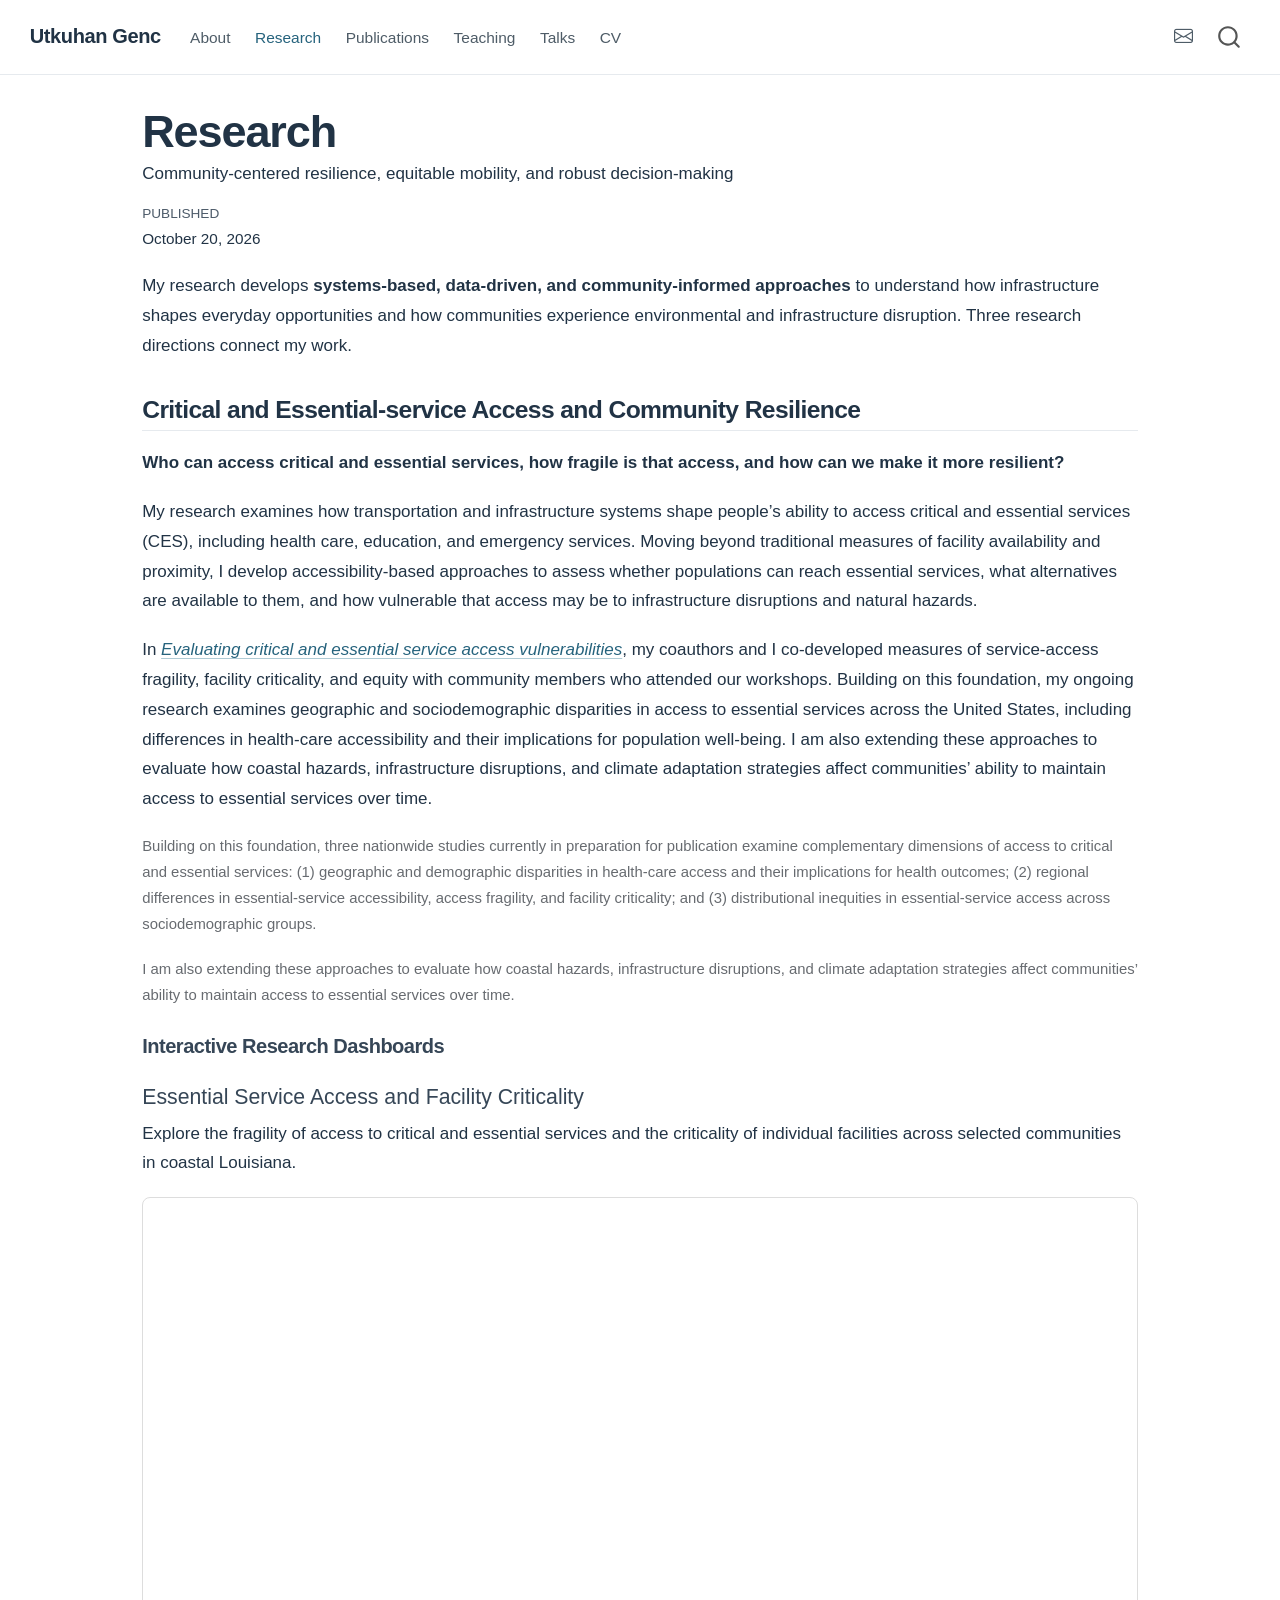
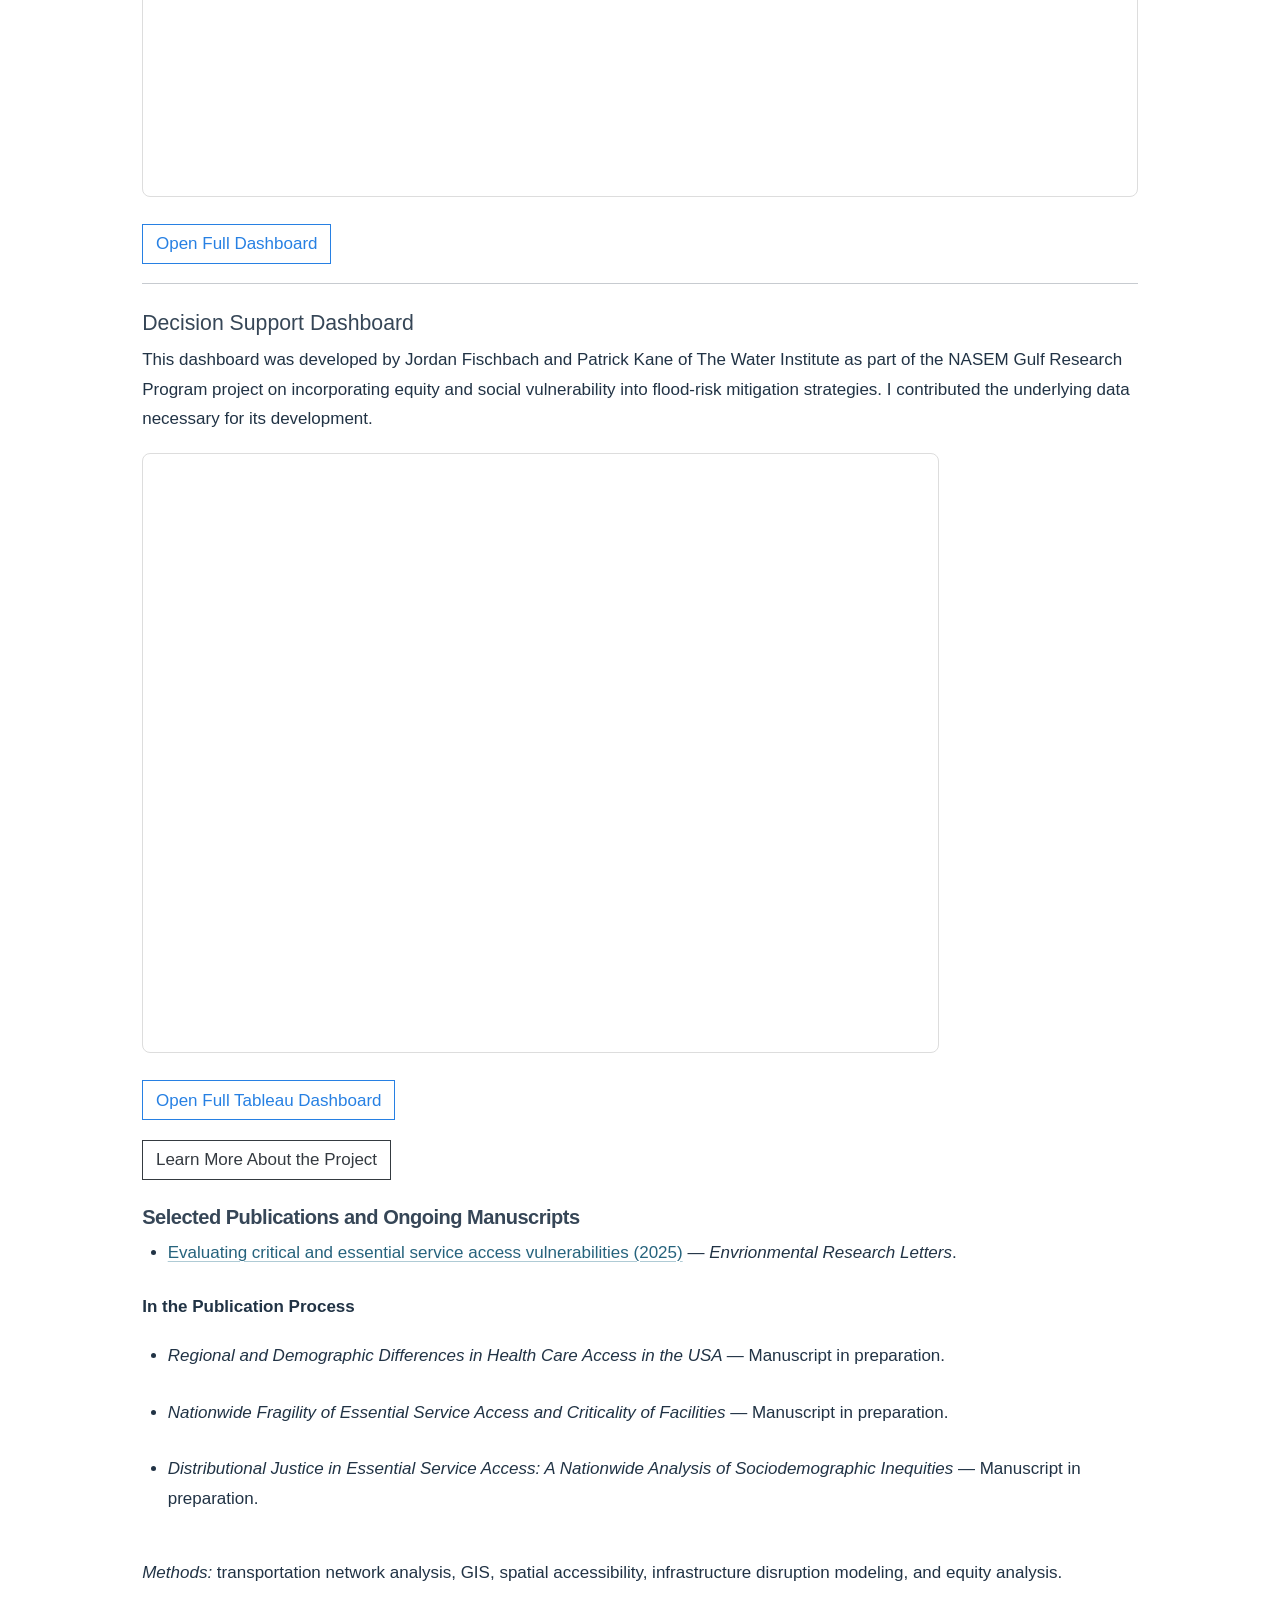
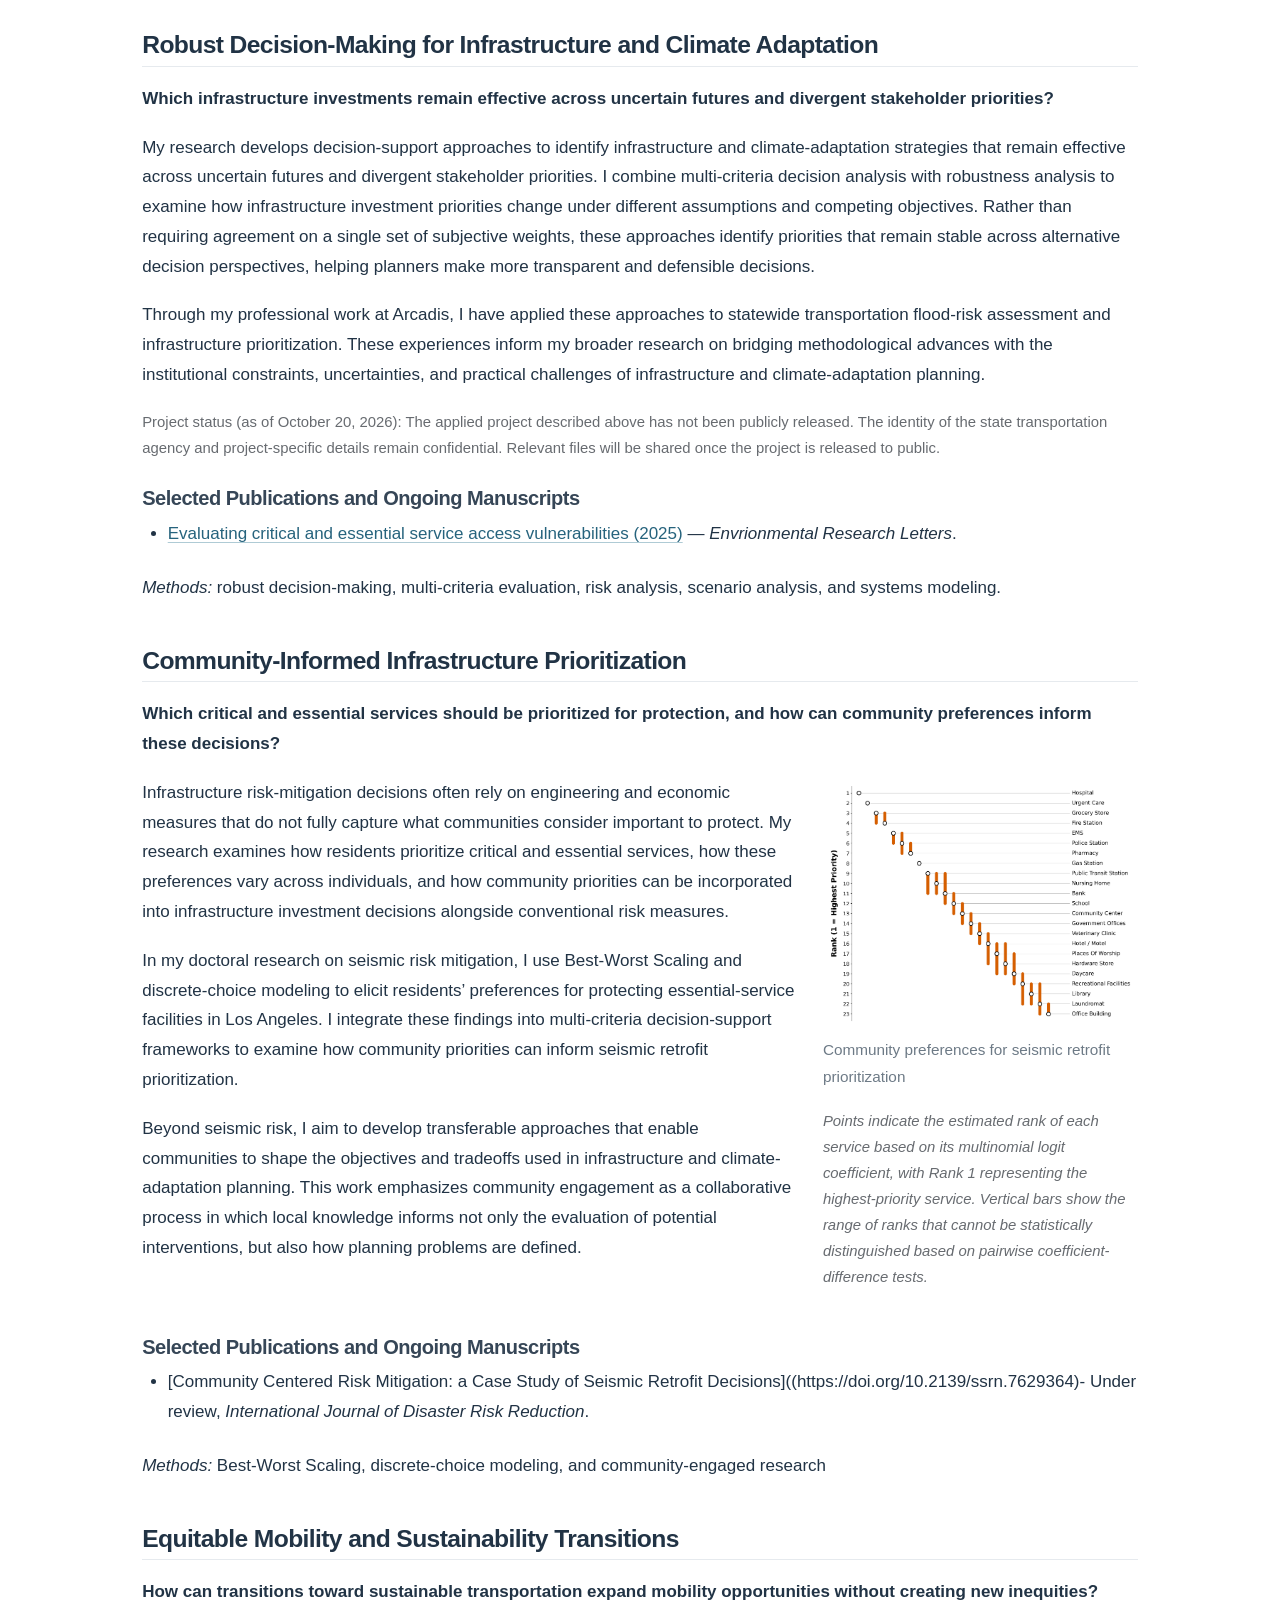
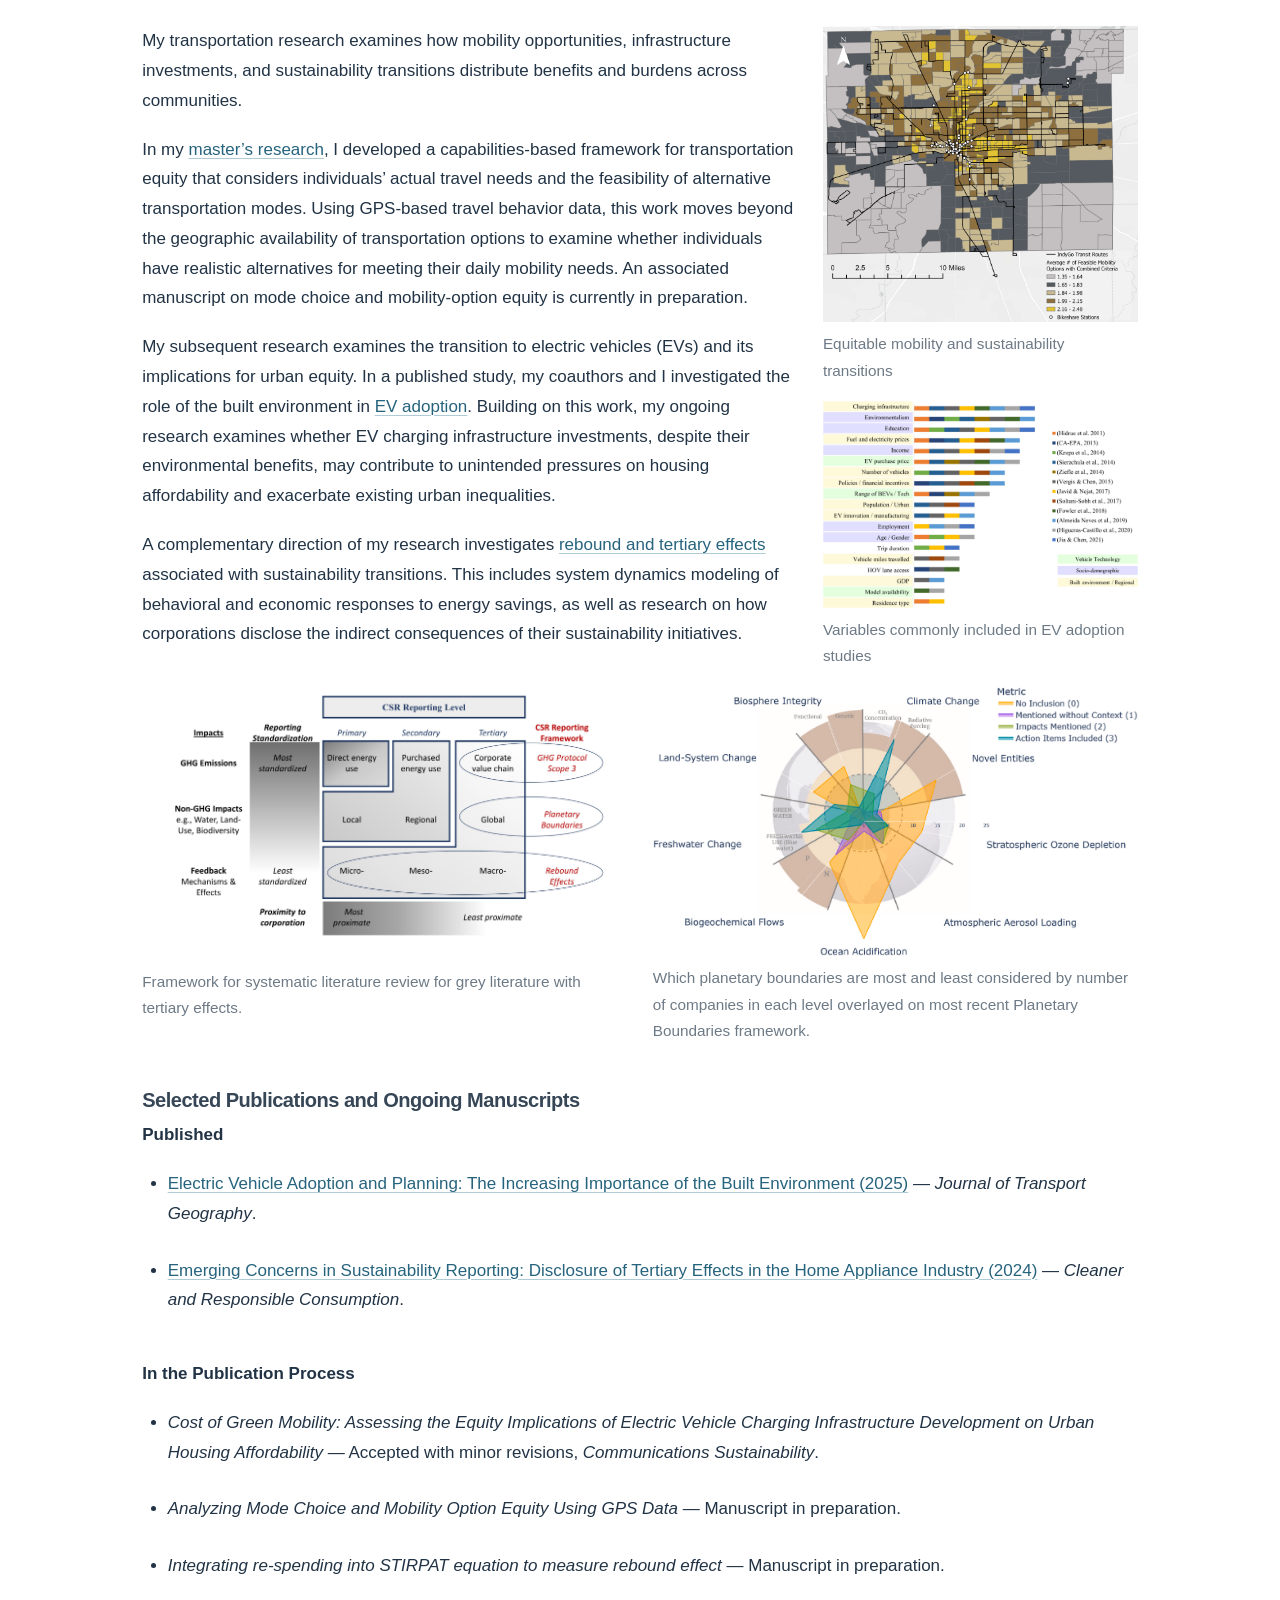
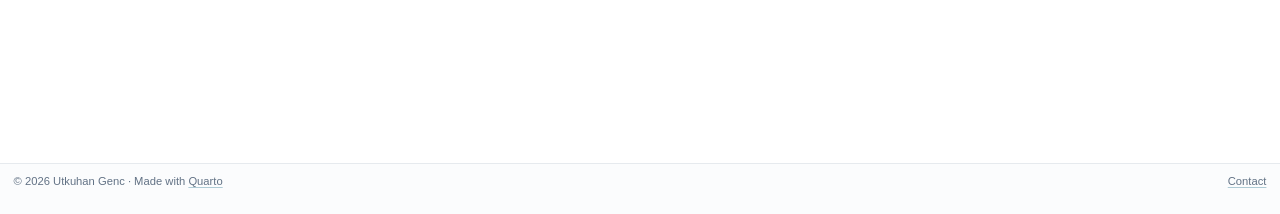
==== docs/research.html @ 943ff2c7 "initial commit" ====
<!DOCTYPE html>
<html xmlns="http://www.w3.org/1999/xhtml" lang="en" xml:lang="en"><head>

<meta charset="utf-8">
<meta name="generator" content="quarto-1.10.19">

<meta name="viewport" content="width=device-width, initial-scale=1.0, user-scalable=yes">

<meta name="dcterms.date" content="2026-10-20">
<meta name="description" content="Community-centered resilience, equitable mobility, and robust decision-making">

<title>Research – Utkuhan Genc</title>
<style>
/* Default styles provided by pandoc.
** See https://pandoc.org/MANUAL.html#variables-for-html for config info.
*/
span.smallcaps{font-variant: small-caps;}
div.columns{display: flex; gap: 1.5em;}
div.column{flex: auto;}
@media screen {
div.columns{gap: min(4vw, 1.5em);}
div.column{overflow-x: auto;}
}
div.hanging-indent{margin-left: 1.5em; text-indent: -1.5em;}
ul.task-list{list-style: none;}
ul.task-list li input[type="checkbox"] {
  width: 0.8em;
  margin: 0 0.8em 0.2em -1em; /* quarto-specific, see https://github.com/quarto-dev/quarto-cli/issues/4556 */ 
  vertical-align: middle;
}
</style>


<script src="site_libs/quarto-nav/quarto-nav.js"></script>
<script src="site_libs/clipboard/clipboard.min.js"></script>
<script src="site_libs/quarto-search/autocomplete.umd.js"></script>
<script src="site_libs/quarto-search/fuse.min.js"></script>
<script src="site_libs/quarto-search/quarto-search.js"></script>
<meta name="quarto:offset" content="./">
<link href="./assets/favicon.svg" rel="icon" type="image/svg+xml">
<script src="site_libs/quarto-html/quarto.js" type="module"></script>
<script src="site_libs/quarto-html/tabsets/tabsets.js" type="module"></script>
<script src="site_libs/quarto-html/popper.min.js"></script>
<script src="site_libs/quarto-html/tippy.umd.min.js"></script>
<script src="site_libs/quarto-html/anchor.min.js"></script>
<link href="site_libs/quarto-html/tippy.css" rel="stylesheet">
<link href="site_libs/quarto-html/quarto-syntax-highlighting-bf27225e3a48a9273f3daa8f8e829971.css" rel="stylesheet" id="quarto-text-highlighting-styles">
<script src="site_libs/bootstrap/bootstrap.min.js"></script>
<link href="site_libs/bootstrap/bootstrap-icons.css" rel="stylesheet">
<link href="site_libs/bootstrap/bootstrap-73918528d146f353e8b3ee92580aeebc.min.css" rel="stylesheet" append-hash="true" id="quarto-bootstrap" data-mode="light">
<script id="quarto-search-options" type="application/json">{
  "location": "navbar",
  "copy-button": false,
  "collapse-after": 3,
  "panel-placement": "end",
  "type": "overlay",
  "limit": 50,
  "keyboard-shortcut": [
    "f",
    "/",
    "s"
  ],
  "show-item-context": false,
  "language": {
    "search-no-results-text": "No results",
    "search-matching-documents-text": "matching documents",
    "search-copy-link-title": "Copy link to search",
    "search-hide-matches-text": "Hide additional matches",
    "search-more-match-text": "more match in this document",
    "search-more-matches-text": "more matches in this document",
    "search-clear-button-title": "Clear",
    "search-text-placeholder": "",
    "search-detached-cancel-button-title": "Cancel",
    "search-submit-button-title": "Submit",
    "search-label": "Search"
  }
}</script>
<style>html{ scroll-behavior: smooth; }</style>


<link rel="stylesheet" href="styles.css">
</head>

<body class="nav-fixed fullcontent quarto-light">

<div id="quarto-search-results"></div>
  <header id="quarto-header" class="headroom fixed-top">
    <nav class="navbar navbar-expand-lg " data-bs-theme="dark">
      <div class="navbar-container container-fluid">
      <div class="navbar-brand-container mx-auto">
    <a class="navbar-brand" href="./index.html">
    <span class="navbar-title">Utkuhan Genc</span>
    </a>
  </div>
            <div id="quarto-search" class="" title="Search"></div>
          <button class="navbar-toggler" type="button" data-bs-toggle="collapse" data-bs-target="#navbarCollapse" aria-controls="navbarCollapse" role="menu" aria-expanded="false" aria-label="Toggle navigation" onclick="if (window.quartoToggleHeadroom) { window.quartoToggleHeadroom(); }">
  <span class="navbar-toggler-icon"></span>
</button>
          <div class="collapse navbar-collapse" id="navbarCollapse">
            <ul class="navbar-nav navbar-nav-scroll me-auto">
  <li class="nav-item">
    <a class="nav-link" href="./index.html"> 
<span class="menu-text">About</span></a>
  </li>  
  <li class="nav-item">
    <a class="nav-link active" href="./research.html" aria-current="page"> 
<span class="menu-text">Research</span></a>
  </li>  
  <li class="nav-item">
    <a class="nav-link" href="./publications.html"> 
<span class="menu-text">Publications</span></a>
  </li>  
  <li class="nav-item">
    <a class="nav-link" href="./teaching.html"> 
<span class="menu-text">Teaching</span></a>
  </li>  
  <li class="nav-item">
    <a class="nav-link" href="./talks.html"> 
<span class="menu-text">Talks</span></a>
  </li>  
  <li class="nav-item">
    <a class="nav-link" href="./cv.html"> 
<span class="menu-text">CV</span></a>
  </li>  
</ul>
            <ul class="navbar-nav navbar-nav-scroll ms-auto">
  <li class="nav-item compact">
    <a class="nav-link" href="mailto:ugenc@purdue.edu"> <i class="bi bi-envelope" role="img" aria-label="Email">
</i> 
<span class="menu-text"></span></a>
  </li>  
</ul>
          </div> <!-- /navcollapse -->
            <div class="quarto-navbar-tools">
</div>
      </div> <!-- /container-fluid -->
    </nav>
</header>
<!-- content -->
<div id="quarto-content" class="quarto-container page-columns page-rows-contents page-layout-article page-navbar">
<!-- sidebar -->
<!-- margin-sidebar -->
    
<!-- main -->
<main class="content" id="quarto-document-content">

<header id="title-block-header" class="quarto-title-block default">
<div class="quarto-title">
<h1 class="title">Research</h1>
</div>

<div>
  <div class="description">
    Community-centered resilience, equitable mobility, and robust decision-making
  </div>
</div>


<div class="quarto-title-meta">

    
    <div>
    <div class="quarto-title-meta-heading">Published</div>
    <div class="quarto-title-meta-contents">
      <p class="date">October 20, 2026</p>
    </div>
  </div>
  
    
  </div>
  


</header>


<p>My research develops <strong>systems-based, data-driven, and community-informed approaches</strong> to understand how infrastructure shapes everyday opportunities and how communities experience environmental and infrastructure disruption. Three research directions connect my work.</p>
<section id="critical-and-essential-service-access-and-community-resilience" class="level2">
<h2 class="anchored" data-anchor-id="critical-and-essential-service-access-and-community-resilience">Critical and Essential-service Access and Community Resilience</h2>
<p><strong>Who can access critical and essential services, how fragile is that access, and how can we make it more resilient?</strong></p>
<p>My research examines how transportation and infrastructure systems shape people’s ability to access critical and essential services (CES), including health care, education, and emergency services. Moving beyond traditional measures of facility availability and proximity, I develop accessibility-based approaches to assess whether populations can reach essential services, what alternatives are available to them, and how vulnerable that access may be to infrastructure disruptions and natural hazards.</p>
<p>In <a href="https://doi.org/10.1088/1748-9326/adee30"><em>Evaluating critical and essential service access vulnerabilities</em></a>, my coauthors and I co-developed measures of service-access fragility, facility criticality, and equity with community members who attended our workshops. Building on this foundation, my ongoing research examines geographic and sociodemographic disparities in access to essential services across the United States, including differences in health-care accessibility and their implications for population well-being. I am also extending these approaches to evaluate how coastal hazards, infrastructure disruptions, and climate adaptation strategies affect communities’ ability to maintain access to essential services over time.</p>
<div class="text-muted small">
<p>Building on this foundation, three nationwide studies currently in preparation for publication examine complementary dimensions of access to critical and essential services: (1) geographic and demographic disparities in health-care access and their implications for health outcomes; (2) regional differences in essential-service accessibility, access fragility, and facility criticality; and (3) distributional inequities in essential-service access across sociodemographic groups.</p>
<p>I am also extending these approaches to evaluate how coastal hazards, infrastructure disruptions, and climate adaptation strategies affect communities’ ability to maintain access to essential services over time.</p>
</div>
<section id="interactive-research-dashboards" class="level3">
<h3 class="anchored" data-anchor-id="interactive-research-dashboards">Interactive Research Dashboards</h3>
<section id="essential-service-access-and-facility-criticality" class="level4">
<h4 class="anchored" data-anchor-id="essential-service-access-and-facility-criticality">Essential Service Access and Facility Criticality</h4>
<p>Explore the fragility of access to critical and essential services and the criticality of individual facilities across selected communities in coastal Louisiana.</p>
<iframe src="https://utkuhangenc.github.io/fragility_criticality/" width="100%" height="600" style="border: 1px solid #ddd; border-radius: 8px;" title="Essential Service Access Dashboard" loading="lazy">
</iframe>
<p><a href="https://utkuhangenc.github.io/fragility_criticality/" class="btn btn-outline-primary" target="_blank">Open Full Dashboard</a></p>
<hr>
</section>
<section id="decision-support-dashboard" class="level4">
<h4 class="anchored" data-anchor-id="decision-support-dashboard">Decision Support Dashboard</h4>
<p>This dashboard was developed by Jordan Fischbach and Patrick Kane of The Water Institute as part of the NASEM Gulf Research Program project on incorporating equity and social vulnerability into flood-risk mitigation strategies. I contributed the underlying data necessary for its development.</p>
<iframe src="https://public.tableau.com/views/NAS_Equity_Dashboard_20240401/AboutThisStudy?:showVizHome=no&amp;:embed=true&amp;:tabs=no&amp;:toolbar=yes" width="80%" height="600" style="border: 1px solid #ddd; border-radius: 8px;" title="Flood Risk Mitigation and Equity Dashboard" loading="lazy">
</iframe>
<p><a href="https://public.tableau.com/views/NAS_Equity_Dashboard_20240401/AboutThisStudy" class="btn btn-outline-primary" target="_blank">Open Full Tableau Dashboard</a></p>
<p><a href="https://thewaterinstitute.org/projects/incorporating-equity-and-social-vulnerability-into-the-design-of-flood-risk-mitigation-strategies" class="btn btn-outline-secondary" target="_blank">Learn More About the Project</a></p>
</section>
</section>
<section id="selected-publications-and-ongoing-manuscripts" class="level3">
<h3 class="anchored" data-anchor-id="selected-publications-and-ongoing-manuscripts">Selected Publications and Ongoing Manuscripts</h3>
<ul>
<li><a href="https://doi.org/10.1088/1748-9326/adee30">Evaluating critical and essential service access vulnerabilities (2025)</a> — <em>Envrionmental Research Letters</em>.</li>
</ul>
<p><strong>In the Publication Process</strong></p>
<ul>
<li><p><em>Regional and Demographic Differences in Health Care Access in the USA </em> — Manuscript in preparation.</p></li>
<li><p><em>Nationwide Fragility of Essential Service Access and Criticality of Facilities</em> — Manuscript in preparation.</p></li>
<li><p><em>Distributional Justice in Essential Service Access: A Nationwide Analysis of Sociodemographic Inequities</em> — Manuscript in preparation.</p></li>
</ul>
<p><em>Methods:</em> transportation network analysis, GIS, spatial accessibility, infrastructure disruption modeling, and equity analysis.</p>
</section>
</section>
<section id="robust-decision-making-for-infrastructure-and-climate-adaptation" class="level2">
<h2 class="anchored" data-anchor-id="robust-decision-making-for-infrastructure-and-climate-adaptation">Robust Decision-Making for Infrastructure and Climate Adaptation</h2>
<p><strong>Which infrastructure investments remain effective across uncertain futures and divergent stakeholder priorities?</strong></p>
<p>My research develops decision-support approaches to identify infrastructure and climate-adaptation strategies that remain effective across uncertain futures and divergent stakeholder priorities. I combine multi-criteria decision analysis with robustness analysis to examine how infrastructure investment priorities change under different assumptions and competing objectives. Rather than requiring agreement on a single set of subjective weights, these approaches identify priorities that remain stable across alternative decision perspectives, helping planners make more transparent and defensible decisions.</p>
<p>Through my professional work at Arcadis, I have applied these approaches to statewide transportation flood-risk assessment and infrastructure prioritization. These experiences inform my broader research on bridging methodological advances with the institutional constraints, uncertainties, and practical challenges of infrastructure and climate-adaptation planning.</p>
<div class="text-muted small">
<p>Project status (as of October 20, 2026): The applied project described above has not been publicly released. The identity of the state transportation agency and project-specific details remain confidential. Relevant files will be shared once the project is released to public.</p>
</div>
<section id="selected-publications-and-ongoing-manuscripts-1" class="level3">
<h3 class="anchored" data-anchor-id="selected-publications-and-ongoing-manuscripts-1">Selected Publications and Ongoing Manuscripts</h3>
<ul>
<li><a href="https://doi.org/10.1088/1748-9326/adee30">Evaluating critical and essential service access vulnerabilities (2025)</a> — <em>Envrionmental Research Letters</em>.</li>
</ul>
<p><em>Methods:</em> robust decision-making, multi-criteria evaluation, risk analysis, scenario analysis, and systems modeling.</p>
</section>
</section>
<section id="community-informed-infrastructure-prioritization" class="level2">
<h2 class="anchored" data-anchor-id="community-informed-infrastructure-prioritization">Community-Informed Infrastructure Prioritization</h2>
<p><strong>Which critical and essential services should be prioritized for protection, and how can community preferences inform these decisions?</strong></p>
<div class="grid">
<div class="g-col-12 g-col-md-8">
<p>Infrastructure risk-mitigation decisions often rely on engineering and economic measures that do not fully capture what communities consider important to protect. My research examines how residents prioritize critical and essential services, how these preferences vary across individuals, and how community priorities can be incorporated into infrastructure investment decisions alongside conventional risk measures.</p>
<p>In my doctoral research on seismic risk mitigation, I use Best-Worst Scaling and discrete-choice modeling to elicit residents’ preferences for protecting essential-service facilities in Los Angeles. I integrate these findings into multi-criteria decision-support frameworks to examine how community priorities can inform seismic retrofit prioritization.</p>
<p>Beyond seismic risk, I aim to develop transferable approaches that enable communities to shape the objectives and tradeoffs used in infrastructure and climate-adaptation planning. This work emphasizes community engagement as a collaborative process in which local knowledge informs not only the evaluation of potential interventions, but also how planning problems are defined.</p>
</div>
<div class="g-col-12 g-col-md-4">
<div class="quarto-figure quarto-figure-center">
<figure class="figure">
<p><img src="assets/images/seismic_retrofit_ces.png" class="img-fluid figure-img" style="width:100.0%"></p>
<figcaption>Community preferences for seismic retrofit prioritization</figcaption>
</figure>
</div>
<div class="text-muted small">
<p><em>Points indicate the estimated rank of each service based on its multinomial logit coefficient, with Rank 1 representing the highest-priority service. Vertical bars show the range of ranks that cannot be statistically distinguished based on pairwise coefficient-difference tests.</em></p>
</div>
</div>
</div>
<section id="selected-publications-and-ongoing-manuscripts-2" class="level3">
<h3 class="anchored" data-anchor-id="selected-publications-and-ongoing-manuscripts-2">Selected Publications and Ongoing Manuscripts</h3>
<ul>
<li>[Community Centered Risk Mitigation: a Case Study of Seismic Retrofit Decisions]((https://doi.org/10.2139/ssrn.7629364)- Under review, <em>International Journal of Disaster Risk Reduction</em>.</li>
</ul>
<p><em>Methods:</em> Best-Worst Scaling, discrete-choice modeling, and community-engaged research</p>
</section>
</section>
<section id="equitable-mobility-and-sustainability-transitions" class="level2">
<h2 class="anchored" data-anchor-id="equitable-mobility-and-sustainability-transitions">Equitable Mobility and Sustainability Transitions</h2>
<p><strong>How can transitions toward sustainable transportation expand mobility opportunities without creating new inequities?</strong></p>
<div class="grid">
<div class="g-col-12 g-col-md-8">
<p>My transportation research examines how mobility opportunities, infrastructure investments, and sustainability transitions distribute benefits and burdens across communities.</p>
<p>In my <a href="https://www.proquest.com/openview/0a68eb8ec5cc6d122b65f4b33fb48ab2/1?pq-origsite=gscholar&amp;cbl=18750&amp;diss=y">master’s research</a>, I developed a capabilities-based framework for transportation equity that considers individuals’ actual travel needs and the feasibility of alternative transportation modes. Using GPS-based travel behavior data, this work moves beyond the geographic availability of transportation options to examine whether individuals have realistic alternatives for meeting their daily mobility needs. An associated manuscript on mode choice and mobility-option equity is currently in preparation.</p>
<p>My subsequent research examines the transition to electric vehicles (EVs) and its implications for urban equity. In a published study, my coauthors and I investigated the role of the built environment in <a href="https://doi.org/10.1016/j.jtrangeo.2025.104115">EV adoption</a>. Building on this work, my ongoing research examines whether EV charging infrastructure investments, despite their environmental benefits, may contribute to unintended pressures on housing affordability and exacerbate existing urban inequalities.</p>
<p>A complementary direction of my research investigates <a href="https://doi.org/10.1016/j.clrc.2024.100235">rebound and tertiary effects</a> associated with sustainability transitions. This includes system dynamics modeling of behavioral and economic responses to energy savings, as well as research on how corporations disclose the indirect consequences of their sustainability initiatives.</p>
</div>
<div class="g-col-12 g-col-md-4">
<div class="quarto-figure quarto-figure-center">
<figure class="figure">
<p><img src="assets/images/mobility_map.jpg" class="img-fluid figure-img" style="width:100.0%"></p>
<figcaption>Equitable mobility and sustainability transitions</figcaption>
</figure>
</div>
<div class="quarto-figure quarto-figure-center">
<figure class="figure">
<p><img src="assets/images/ev_adoption.jpg" class="img-fluid figure-img" style="width:100.0%"></p>
<figcaption>Variables commonly included in EV adoption studies</figcaption>
</figure>
</div>
</div>
</div>
<div class="grid">
<div class="g-col-12 g-col-md-6">
<div class="quarto-figure quarto-figure-center">
<figure class="figure">
<p><img src="assets/images/sustainability_reporting1.jpg" class="img-fluid figure-img" style="width:100.0%"></p>
<figcaption>Framework for systematic literature review for grey literature with tertiary effects.</figcaption>
</figure>
</div>
</div>
<div class="g-col-12 g-col-md-6">
<div class="quarto-figure quarto-figure-center">
<figure class="figure">
<p><img src="assets/images/sustainability_reporting.jpg" class="img-fluid figure-img" style="width:100.0%"></p>
<figcaption>Which planetary boundaries are most and least considered by number of companies in each level overlayed on most recent Planetary Boundaries framework.</figcaption>
</figure>
</div>
</div>
</div>
<section id="selected-publications-and-ongoing-manuscripts-3" class="level3">
<h3 class="anchored" data-anchor-id="selected-publications-and-ongoing-manuscripts-3">Selected Publications and Ongoing Manuscripts</h3>
<p><strong>Published</strong></p>
<ul>
<li><p><a href="https://doi.org/10.1016/j.jtrangeo.2025.104115">Electric Vehicle Adoption and Planning: The Increasing Importance of the Built Environment (2025)</a> — <em>Journal of Transport Geography</em>.</p></li>
<li><p><a href="https://doi.org/10.1016/j.clrc.2024.100235">Emerging Concerns in Sustainability Reporting: Disclosure of Tertiary Effects in the Home Appliance Industry (2024)</a> — <em>Cleaner and Responsible Consumption</em>.</p></li>
</ul>
<p><strong>In the Publication Process</strong></p>
<ul>
<li><p><em>Cost of Green Mobility: Assessing the Equity Implications of Electric Vehicle Charging Infrastructure Development on Urban Housing Affordability</em> — Accepted with minor revisions, <em>Communications Sustainability</em>.</p></li>
<li><p><em>Analyzing Mode Choice and Mobility Option Equity Using GPS Data</em> — Manuscript in preparation.</p></li>
<li><p><em>Integrating re-spending into STIRPAT equation to measure rebound effect</em> — Manuscript in preparation.</p></li>
</ul>


</section>
</section>

</main> <!-- /main -->
<script id="quarto-html-after-body" type="application/javascript">
  window.document.addEventListener("DOMContentLoaded", function (event) {
    const icon = "";
    const anchorJS = new window.AnchorJS();
    anchorJS.options = {
      placement: 'right',
      icon: icon
    };
    anchorJS.add('.anchored');
    const isCodeAnnotation = (el) => {
      for (const clz of el.classList) {
        if (clz.startsWith('code-annotation-')) {                     
          return true;
        }
      }
      return false;
    }
    const onCopySuccess = function(e) {
      // button target
      const button = e.trigger;
      // don't keep focus
      button.blur();
      // flash "checked"
      button.classList.add('code-copy-button-checked');
      var currentTitle = button.getAttribute("title");
      button.setAttribute("title", "Copied!");
      let tooltip;
      if (window.bootstrap) {
        button.setAttribute("data-bs-toggle", "tooltip");
        button.setAttribute("data-bs-placement", "left");
        button.setAttribute("data-bs-title", "Copied!");
        tooltip = new bootstrap.Tooltip(button, 
          { trigger: "manual", 
            customClass: "code-copy-button-tooltip",
            offset: [0, -8]});
        tooltip.show();    
      }
      setTimeout(function() {
        if (tooltip) {
          tooltip.hide();
          button.removeAttribute("data-bs-title");
          button.removeAttribute("data-bs-toggle");
          button.removeAttribute("data-bs-placement");
        }
        button.setAttribute("title", currentTitle);
        button.classList.remove('code-copy-button-checked');
      }, 1000);
      // clear code selection
      e.clearSelection();
    }
    const getTextToCopy = function(trigger) {
      const outerScaffold = trigger.parentElement.cloneNode(true);
      const codeEl = outerScaffold.querySelector('code');
      for (const childEl of codeEl.children) {
        if (isCodeAnnotation(childEl)) {
          childEl.remove();
        }
      }
      return codeEl.innerText;
    }
    const clipboard = new window.ClipboardJS('.code-copy-button:not([data-in-quarto-modal])', {
      text: getTextToCopy
    });
    clipboard.on('success', onCopySuccess);
    if (window.document.getElementById('quarto-embedded-source-code-modal')) {
      const clipboardModal = new window.ClipboardJS('.code-copy-button[data-in-quarto-modal]', {
        text: getTextToCopy,
        container: window.document.getElementById('quarto-embedded-source-code-modal')
      });
      clipboardModal.on('success', onCopySuccess);
    }
      var localhostRegex = new RegExp(/^(?:http|https):\/\/localhost\:?[0-9]*\//);
      var mailtoRegex = new RegExp(/^mailto:/);
        var filterRegex = new RegExp('/' + window.location.host + '/');
      var isInternal = (href) => {
          return filterRegex.test(href) || localhostRegex.test(href) || mailtoRegex.test(href);
      }
      // Inspect non-navigation links and adorn them if external
     var links = window.document.querySelectorAll('a[href]:not(.nav-link):not(.navbar-brand):not(.toc-action):not(.sidebar-link):not(.sidebar-item-toggle):not(.pagination-link):not(.no-external):not([aria-hidden]):not(.dropdown-item):not(.quarto-navigation-tool):not(.about-link)');
      for (var i=0; i<links.length; i++) {
        const link = links[i];
        if (!isInternal(link.href)) {
          // undo the damage that might have been done by quarto-nav.js in the case of
          // links that we want to consider external
          if (link.dataset.originalHref !== undefined) {
            link.href = link.dataset.originalHref;
          }
            // target, if specified
            link.setAttribute("target", "_blank");
            if (link.getAttribute("rel") === null) {
              link.setAttribute("rel", "noopener");
            }
        }
      }
    function tippyHover(el, contentFn, onTriggerFn, onUntriggerFn) {
      const config = {
        allowHTML: true,
        maxWidth: 500,
        delay: 100,
        arrow: false,
        appendTo: function(el) {
            return el.parentElement;
        },
        interactive: true,
        interactiveBorder: 10,
        theme: 'quarto',
        placement: 'bottom-start',
      };
      if (contentFn) {
        config.content = contentFn;
      }
      if (onTriggerFn) {
        config.onTrigger = onTriggerFn;
      }
      if (onUntriggerFn) {
        config.onUntrigger = onUntriggerFn;
      }
      window.tippy(el, config); 
    }
    const noterefs = window.document.querySelectorAll('a[role="doc-noteref"]');
    for (var i=0; i<noterefs.length; i++) {
      const ref = noterefs[i];
      tippyHover(ref, function() {
        // use id or data attribute instead here
        let href = ref.getAttribute('data-footnote-href') || ref.getAttribute('href');
        try { href = new URL(href).hash; } catch {}
        const id = href.replace(/^#\/?/, "");
        const note = window.document.getElementById(id);
        if (note) {
          return note.innerHTML;
        } else {
          return "";
        }
      });
    }
    const xrefs = window.document.querySelectorAll('a.quarto-xref');
    const processXRef = (id, note) => {
      // Strip column container classes
      const stripColumnClz = (el) => {
        el.classList.remove("page-full", "page-columns");
        if (el.children) {
          for (const child of el.children) {
            stripColumnClz(child);
          }
        }
      }
      stripColumnClz(note)
      if (id === null || id.startsWith('sec-')) {
        // Special case sections, only their first couple elements
        const container = document.createElement("div");
        if (note.children && note.children.length > 2) {
          container.appendChild(note.children[0].cloneNode(true));
          for (let i = 1; i < note.children.length; i++) {
            const child = note.children[i];
            if (child.tagName === "P" && child.innerText === "") {
              continue;
            } else {
              container.appendChild(child.cloneNode(true));
              break;
            }
          }
          if (window.Quarto?.typesetMath) {
            window.Quarto.typesetMath(container);
          }
          return container.innerHTML
        } else {
          if (window.Quarto?.typesetMath) {
            window.Quarto.typesetMath(note);
          }
          return note.innerHTML;
        }
      } else {
        // Remove any anchor links if they are present
        const anchorLink = note.querySelector('a.anchorjs-link');
        if (anchorLink) {
          anchorLink.remove();
        }
        if (window.Quarto?.typesetMath) {
          window.Quarto.typesetMath(note);
        }
        if (note.classList.contains("callout")) {
          return note.outerHTML;
        } else {
          return note.innerHTML;
        }
      }
    }
    for (var i=0; i<xrefs.length; i++) {
      const xref = xrefs[i];
      tippyHover(xref, undefined, function(instance) {
        instance.disable();
        let url = xref.getAttribute('href');
        let hash = undefined; 
        if (url.startsWith('#')) {
          hash = url;
        } else {
          try { hash = new URL(url).hash; } catch {}
        }
        if (hash) {
          const id = hash.replace(/^#\/?/, "");
          const note = window.document.getElementById(id);
          if (note !== null) {
            try {
              const html = processXRef(id, note.cloneNode(true));
              instance.setContent(html);
            } finally {
              instance.enable();
              instance.show();
            }
          } else {
            // See if we can fetch this
            fetch(url.split('#')[0])
            .then(res => res.text())
            .then(html => {
              const parser = new DOMParser();
              const htmlDoc = parser.parseFromString(html, "text/html");
              const note = htmlDoc.getElementById(id);
              if (note !== null) {
                const html = processXRef(id, note);
                instance.setContent(html);
              } 
            }).finally(() => {
              instance.enable();
              instance.show();
            });
          }
        } else {
          // See if we can fetch a full url (with no hash to target)
          // This is a special case and we should probably do some content thinning / targeting
          fetch(url)
          .then(res => res.text())
          .then(html => {
            const parser = new DOMParser();
            const htmlDoc = parser.parseFromString(html, "text/html");
            const note = htmlDoc.querySelector('main.content');
            if (note !== null) {
              // This should only happen for chapter cross references
              // (since there is no id in the URL)
              // remove the first header
              if (note.children.length > 0 && note.children[0].tagName === "HEADER") {
                note.children[0].remove();
              }
              const html = processXRef(null, note);
              instance.setContent(html);
            } 
          }).finally(() => {
            instance.enable();
            instance.show();
          });
        }
      }, function(instance) {
      });
    }
        let selectedAnnoteEl;
        const selectorForAnnotation = ( cell, annotation) => {
          let cellAttr = 'data-code-cell="' + cell + '"';
          let lineAttr = 'data-code-annotation="' +  annotation + '"';
          const selector = 'span[' + cellAttr + '][' + lineAttr + ']';
          return selector;
        }
        const selectCodeLines = (annoteEl) => {
          const doc = window.document;
          const targetCell = annoteEl.getAttribute("data-target-cell");
          const targetAnnotation = annoteEl.getAttribute("data-target-annotation");
          const annoteSpan = window.document.querySelector(selectorForAnnotation(targetCell, targetAnnotation));
          const lines = annoteSpan.getAttribute("data-code-lines").split(",");
          const lineIds = lines.map((line) => {
            return targetCell + "-" + line;
          })
          let top = null;
          let height = null;
          let parent = null;
          if (lineIds.length > 0) {
              //compute the position of the single el (top and bottom and make a div)
              const el = window.document.getElementById(lineIds[0]);
              top = el.offsetTop;
              height = el.offsetHeight;
              parent = el.parentElement.parentElement;
            if (lineIds.length > 1) {
              const lastEl = window.document.getElementById(lineIds[lineIds.length - 1]);
              const bottom = lastEl.offsetTop + lastEl.offsetHeight;
              height = bottom - top;
            }
            if (top !== null && height !== null && parent !== null) {
              // cook up a div (if necessary) and position it 
              let div = window.document.getElementById("code-annotation-line-highlight");
              if (div === null) {
                div = window.document.createElement("div");
                div.setAttribute("id", "code-annotation-line-highlight");
                div.style.position = 'absolute';
                parent.appendChild(div);
              }
              div.style.top = top - 2 + "px";
              div.style.height = height + 4 + "px";
              div.style.left = 0;
              let gutterDiv = window.document.getElementById("code-annotation-line-highlight-gutter");
              if (gutterDiv === null) {
                gutterDiv = window.document.createElement("div");
                gutterDiv.setAttribute("id", "code-annotation-line-highlight-gutter");
                gutterDiv.style.position = 'absolute';
                const codeCell = window.document.getElementById(targetCell);
                const gutter = codeCell.querySelector('.code-annotation-gutter');
                gutter.appendChild(gutterDiv);
              }
              gutterDiv.style.top = top - 2 + "px";
              gutterDiv.style.height = height + 4 + "px";
            }
            selectedAnnoteEl = annoteEl;
          }
        };
        const unselectCodeLines = () => {
          const elementsIds = ["code-annotation-line-highlight", "code-annotation-line-highlight-gutter"];
          elementsIds.forEach((elId) => {
            const div = window.document.getElementById(elId);
            if (div) {
              div.remove();
            }
          });
          selectedAnnoteEl = undefined;
        };
          // Handle positioning of the toggle
      window.addEventListener(
        "resize",
        throttle(() => {
          elRect = undefined;
          if (selectedAnnoteEl) {
            selectCodeLines(selectedAnnoteEl);
          }
        }, 10)
      );
      function throttle(fn, ms) {
      let throttle = false;
      let timer;
        return (...args) => {
          if(!throttle) { // first call gets through
              fn.apply(this, args);
              throttle = true;
          } else { // all the others get throttled
              if(timer) clearTimeout(timer); // cancel #2
              timer = setTimeout(() => {
                fn.apply(this, args);
                timer = throttle = false;
              }, ms);
          }
        };
      }
        // Attach click handler to the DT
        const annoteDls = window.document.querySelectorAll('dt[data-target-cell]');
        for (const annoteDlNode of annoteDls) {
          annoteDlNode.addEventListener('click', (event) => {
            const clickedEl = event.target;
            if (clickedEl !== selectedAnnoteEl) {
              unselectCodeLines();
              const activeEl = window.document.querySelector('dt[data-target-cell].code-annotation-active');
              if (activeEl) {
                activeEl.classList.remove('code-annotation-active');
              }
              selectCodeLines(clickedEl);
              clickedEl.classList.add('code-annotation-active');
            } else {
              // Unselect the line
              unselectCodeLines();
              clickedEl.classList.remove('code-annotation-active');
            }
          });
        }
    const findCites = (el) => {
      const parentEl = el.parentElement;
      if (parentEl) {
        const cites = parentEl.dataset.cites;
        if (cites) {
          return {
            el,
            cites: cites.split(' ')
          };
        } else {
          return findCites(el.parentElement)
        }
      } else {
        return undefined;
      }
    };
    var bibliorefs = window.document.querySelectorAll('a[role="doc-biblioref"]');
    for (var i=0; i<bibliorefs.length; i++) {
      const ref = bibliorefs[i];
      const citeInfo = findCites(ref);
      if (citeInfo) {
        tippyHover(citeInfo.el, function() {
          var popup = window.document.createElement('div');
          citeInfo.cites.forEach(function(cite) {
            var citeDiv = window.document.createElement('div');
            citeDiv.classList.add('hanging-indent');
            citeDiv.classList.add('csl-entry');
            var biblioDiv = window.document.getElementById('ref-' + cite);
            if (biblioDiv) {
              citeDiv.innerHTML = biblioDiv.innerHTML;
            }
            popup.appendChild(citeDiv);
          });
          return popup.innerHTML;
        });
      }
    }
  });
  </script>
</div> <!-- /content -->
<footer class="footer">
  <div class="nav-footer">
    <div class="nav-footer-left">
<p>© 2026 Utkuhan Genc · Made with <a href="https://quarto.org/">Quarto</a></p>
</div>   
    <div class="nav-footer-center">
      &nbsp;
    </div>
    <div class="nav-footer-right">
<p><a href="mailto:ugenc@purdue.edu">Contact</a></p>
</div>
  </div>
</footer>




<script src="site_libs/quarto-html/zenscroll-min.js"></script>
</body></html>
---- docs/site_libs/quarto-html/tippy.css ----
.tippy-box[data-animation=fade][data-state=hidden]{opacity:0}[data-tippy-root]{max-width:calc(100vw - 10px)}.tippy-box{position:relative;background-color:#333;color:#fff;border-radius:4px;font-size:14px;line-height:1.4;white-space:normal;outline:0;transition-property:transform,visibility,opacity}.tippy-box[data-placement^=top]>.tippy-arrow{bottom:0}.tippy-box[data-placement^=top]>.tippy-arrow:before{bottom:-7px;left:0;border-width:8px 8px 0;border-top-color:initial;transform-origin:center top}.tippy-box[data-placement^=bottom]>.tippy-arrow{top:0}.tippy-box[data-placement^=bottom]>.tippy-arrow:before{top:-7px;left:0;border-width:0 8px 8px;border-bottom-color:initial;transform-origin:center bottom}.tippy-box[data-placement^=left]>.tippy-arrow{right:0}.tippy-box[data-placement^=left]>.tippy-arrow:before{border-width:8px 0 8px 8px;border-left-color:initial;right:-7px;transform-origin:center left}.tippy-box[data-placement^=right]>.tippy-arrow{left:0}.tippy-box[data-placement^=right]>.tippy-arrow:before{left:-7px;border-width:8px 8px 8px 0;border-right-color:initial;transform-origin:center right}.tippy-box[data-inertia][data-state=visible]{transition-timing-function:cubic-bezier(.54,1.5,.38,1.11)}.tippy-arrow{width:16px;height:16px;color:#333}.tippy-arrow:before{content:"";position:absolute;border-color:transparent;border-style:solid}.tippy-content{position:relative;padding:5px 9px;z-index:1}
---- docs/site_libs/quarto-html/quarto-syntax-highlighting-bf27225e3a48a9273f3daa8f8e829971.css ----
/* quarto syntax highlight colors */
:root {
  --quarto-hl-ot-color: #003B4F;
  --quarto-hl-at-color: #657422;
  --quarto-hl-ss-color: #20794D;
  --quarto-hl-an-color: #5E5E5E;
  --quarto-hl-fu-color: #4758AB;
  --quarto-hl-st-color: #20794D;
  --quarto-hl-cf-color: #003B4F;
  --quarto-hl-op-color: #5E5E5E;
  --quarto-hl-er-color: #AD0000;
  --quarto-hl-bn-color: #AD0000;
  --quarto-hl-al-color: #AD0000;
  --quarto-hl-va-color: #111111;
  --quarto-hl-bu-color: inherit;
  --quarto-hl-ex-color: inherit;
  --quarto-hl-pp-color: #AD0000;
  --quarto-hl-in-color: #5E5E5E;
  --quarto-hl-vs-color: #20794D;
  --quarto-hl-wa-color: #5E5E5E;
  --quarto-hl-do-color: #5E5E5E;
  --quarto-hl-im-color: #00769E;
  --quarto-hl-ch-color: #20794D;
  --quarto-hl-dt-color: #AD0000;
  --quarto-hl-fl-color: #AD0000;
  --quarto-hl-co-color: #5E5E5E;
  --quarto-hl-cv-color: #5E5E5E;
  --quarto-hl-cn-color: #8f5902;
  --quarto-hl-sc-color: #5E5E5E;
  --quarto-hl-dv-color: #AD0000;
  --quarto-hl-kw-color: #003B4F;
}

/* other quarto variables */
:root {
  --quarto-font-monospace: SFMono-Regular, Menlo, Monaco, Consolas, "Liberation Mono", "Courier New", monospace;
}

/* syntax highlight based on Pandoc's rules */
pre > code.sourceCode > span {
  color: #003B4F;
}

code.sourceCode > span {
  color: #003B4F;
}

div.sourceCode,
div.sourceCode pre.sourceCode {
  color: #003B4F;
}

/* Normal */
code span {
  color: #003B4F;
}

/* Alert */
code span.al {
  color: #AD0000;
  font-style: inherit;
}

/* Annotation */
code span.an {
  color: #5E5E5E;
  font-style: inherit;
}

/* Attribute */
code span.at {
  color: #657422;
  font-style: inherit;
}

/* BaseN */
code span.bn {
  color: #AD0000;
  font-style: inherit;
}

/* BuiltIn */
code span.bu {
  font-style: inherit;
}

/* ControlFlow */
code span.cf {
  color: #003B4F;
  font-weight: bold;
  font-style: inherit;
}

/* Char */
code span.ch {
  color: #20794D;
  font-style: inherit;
}

/* Constant */
code span.cn {
  color: #8f5902;
  font-style: inherit;
}

/* Comment */
code span.co {
  color: #5E5E5E;
  font-style: inherit;
}

/* CommentVar */
code span.cv {
  color: #5E5E5E;
  font-style: italic;
}

/* Documentation */
code span.do {
  color: #5E5E5E;
  font-style: italic;
}

/* DataType */
code span.dt {
  color: #AD0000;
  font-style: inherit;
}

/* DecVal */
code span.dv {
  color: #AD0000;
  font-style: inherit;
}

/* Error */
code span.er {
  color: #AD0000;
  font-style: inherit;
}

/* Extension */
code span.ex {
  font-style: inherit;
}

/* Float */
code span.fl {
  color: #AD0000;
  font-style: inherit;
}

/* Function */
code span.fu {
  color: #4758AB;
  font-style: inherit;
}

/* Import */
code span.im {
  color: #00769E;
  font-style: inherit;
}

/* Information */
code span.in {
  color: #5E5E5E;
  font-style: inherit;
}

/* Keyword */
code span.kw {
  color: #003B4F;
  font-weight: bold;
  font-style: inherit;
}

/* Operator */
code span.op {
  color: #5E5E5E;
  font-style: inherit;
}

/* Other */
code span.ot {
  color: #003B4F;
  font-style: inherit;
}

/* Preprocessor */
code span.pp {
  color: #AD0000;
  font-style: inherit;
}

/* SpecialChar */
code span.sc {
  color: #5E5E5E;
  font-style: inherit;
}

/* SpecialString */
code span.ss {
  color: #20794D;
  font-style: inherit;
}

/* String */
code span.st {
  color: #20794D;
  font-style: inherit;
}

/* Variable */
code span.va {
  color: #111111;
  font-style: inherit;
}

/* VerbatimString */
code span.vs {
  color: #20794D;
  font-style: inherit;
}

/* Warning */
code span.wa {
  color: #5E5E5E;
  font-style: italic;
}

.prevent-inlining {
  content: "</";
}

/*# sourceMappingURL=8be38f48d34c45af72792cbd699585e7.css.map */
---- docs/styles.css ----
/* Academic site styling — light, readable, and close to the reference site. */
:root {
  --site-ink: #213345;
  --site-muted: #627285;
  --site-accent: #26637d;
  --site-accent-soft: #eaf2f5;
  --site-border: #e6eaee;
  --site-bg: #ffffff;
}
html { scroll-behavior: smooth; }
body { color: var(--site-ink); background: var(--site-bg); font-family: -apple-system,BlinkMacSystemFont,"Segoe UI",Arial,sans-serif; font-size: 17px; line-height: 1.75; }
a { color: var(--site-accent); text-decoration-color: #afcbd5; text-underline-offset: .19em; text-decoration-thickness: 1px; }
a:hover { color: #153e51; text-decoration-color: currentColor; }
.navbar { border-bottom: 1px solid var(--site-border); background: rgba(255,255,255,.97) !important; box-shadow: none; }
.navbar-brand { font-weight: 700; letter-spacing: -.02em; font-size: 1.18rem; color: var(--site-ink) !important; }
.navbar .nav-link { color: #4e5c67 !important; font-size: .91rem; font-weight: 520; padding: .7rem .72rem !important; }
.navbar .nav-link:hover, .navbar .nav-link.active { color: var(--site-accent) !important; }
h1, h2, h3 { color: var(--site-ink); letter-spacing: -.025em; }
h1 { font-weight: 750; font-size: 2.65rem; margin-bottom: 1.1rem; }
h2 { font-size: 1.45rem; font-weight: 700; margin-top: 2.5rem; padding-bottom: .35rem; border-bottom: 1px solid var(--site-border); }
h3 { font-size: 1.18rem; font-weight: 700; }
p { margin-bottom: 1.13rem; }
strong { font-weight: 670; }
main { padding-top: 2.65rem; padding-bottom: 3.6rem; }
#quarto-content { min-height: calc(100vh - 140px); }
.quarto-about-jolla { max-width: 1070px; margin: 1.4rem auto 2rem; }
.quarto-about-jolla .about-image { box-shadow: 0 10px 32px rgba(33,51,69,.07); border: 6px solid #f4f6f7; }
.quarto-about-jolla .about-links { margin-top: 1.4rem; }
.quarto-about-jolla .about-link { border: 1px solid #dce6ea; color: var(--site-accent); border-radius: 5px; background: #fff; padding: .45rem .75rem; margin: .2rem; font-size: .88rem; }
.quarto-about-jolla .about-link:hover { background: var(--site-accent-soft); }
.quarto-about-jolla .about-contents { text-align: left; }
.quarto-about-jolla h1 { margin-top: 0; }
.quarto-title-block .title { margin-bottom: 1.6rem; }
.quarto-title-meta { display:none; }
#quarto-document-content ul { padding-left: 1.5rem; }
#quarto-document-content li { padding-bottom: .45rem; }
.nav-footer { border-top: 1px solid var(--site-border); color: var(--site-muted); font-size: .8rem; background: #fbfcfd; }
.nav-footer a { color: var(--site-muted); }
/* Styles for the bundled static preview, also used when serving the docs folder directly. */
.static-header { width:100%; border-bottom:1px solid var(--site-border); background:#fff; }
.static-nav { max-width: 1080px; min-height:72px; padding: 0 28px; margin: 0 auto; width:100%; box-sizing:border-box; display:flex; align-items:center; justify-content:space-between; gap:32px; }
.static-logo { color:var(--site-ink); text-decoration:none; font-size:1.18rem; font-weight:750; white-space:nowrap; letter-spacing:-.025em; }
.static-menu { display:flex; flex-wrap:nowrap; gap:14px; align-items:center; }
.static-menu a { color:#526270; text-decoration:none; font-size:.88rem; font-weight:550; }
.static-menu a:hover,.static-menu a[aria-current="page"] { color:var(--site-accent); }
.static-shell { max-width: 1080px; padding: 0 32px; margin:0 auto; }
.static-home { display:grid; grid-template-columns: 250px minmax(0, 1fr); gap:66px; padding-top:70px; padding-bottom:88px; align-items:start; }
.static-profile { position:sticky; top:36px; text-align:center; }
.static-profile img { display:block; width:215px; height:215px; max-width:100%; object-fit:cover; border-radius:50%; box-shadow:0 13px 32px rgba(33,51,69,.08); margin:2px auto 24px; border: 7px solid #f4f6f7; }
.static-profile h2 { font-size:1.45rem; margin:0 0 5px; font-weight:720; padding:0; border:0; }
.static-profile .role { color:var(--site-muted); font-size:.84rem; line-height:1.6; margin:0 0 17px; }
.static-links { display:flex; flex-direction:column; align-items:center; gap:7px; }
.static-links a { color:var(--site-accent); text-decoration:none; border:1px solid #dfebef; border-radius:6px; min-width:152px; text-align:center; padding:6px 14px; font-size:.85rem; font-weight:560; transition: .15s background; }
.static-links a:hover { background:var(--site-accent-soft); }
.static-bio { max-width:735px; }
.static-bio .eyebrow { font-size:.71rem; color:var(--site-accent); text-transform:uppercase; letter-spacing:.15em; font-weight:750; margin:0 0 11px; }
.static-bio h1 { font-size:3.05rem; margin:0 0 13px; line-height:1.14; }
.static-bio .subhead { color:var(--site-muted); font-size:.98rem; font-weight:500; margin:0 0 29px; }
.static-bio p { font-size:1.025rem; line-height:1.78; margin:0 0 19px; }
.static-page { padding:56px 32px 75px; max-width: 880px; }
.static-page h1 { font-size:2.75rem; margin:0 0 25px; }
.static-page h2 { margin-top:2.6rem; }
.static-page p,.static-page li { font-size:1.01rem; line-height:1.8; }
.static-page li { margin-bottom:.35rem; }
.static-footer { border-top:1px solid var(--site-border); background:#fbfcfd; color:var(--site-muted); font-size:.82rem; }
.static-footer-inner { max-width:1140px; margin:0 auto; padding:20px 29px; display:flex; justify-content:space-between; gap:16px; }
.static-footer a { color:var(--site-muted); }
@media (max-width: 830px) { .static-home { grid-template-columns:1fr; gap:35px; padding-top:36px; } .static-profile { position:static; } .static-profile img { width:170px; height:170px; } .static-profile h2 { font-size:1.25rem; } .static-links { flex-direction:row; justify-content:center; flex-wrap:wrap; } .static-links a { min-width:0; } .static-nav { flex-direction:column; align-items:flex-start; justify-content:center; padding-top:15px; padding-bottom:15px; gap:10px; } .static-menu { gap:10px 18px; flex-wrap:wrap; } .static-page { padding-top:36px; } }
@media (max-width: 480px) { .static-bio h1 {font-size:2.4rem;} .static-page h1 {font-size:2.2rem;} .static-shell { padding-left:20px; padding-right:20px; } .static-bio p { font-size:1rem; } .static-footer-inner { flex-direction:column; padding-left:20px; } }
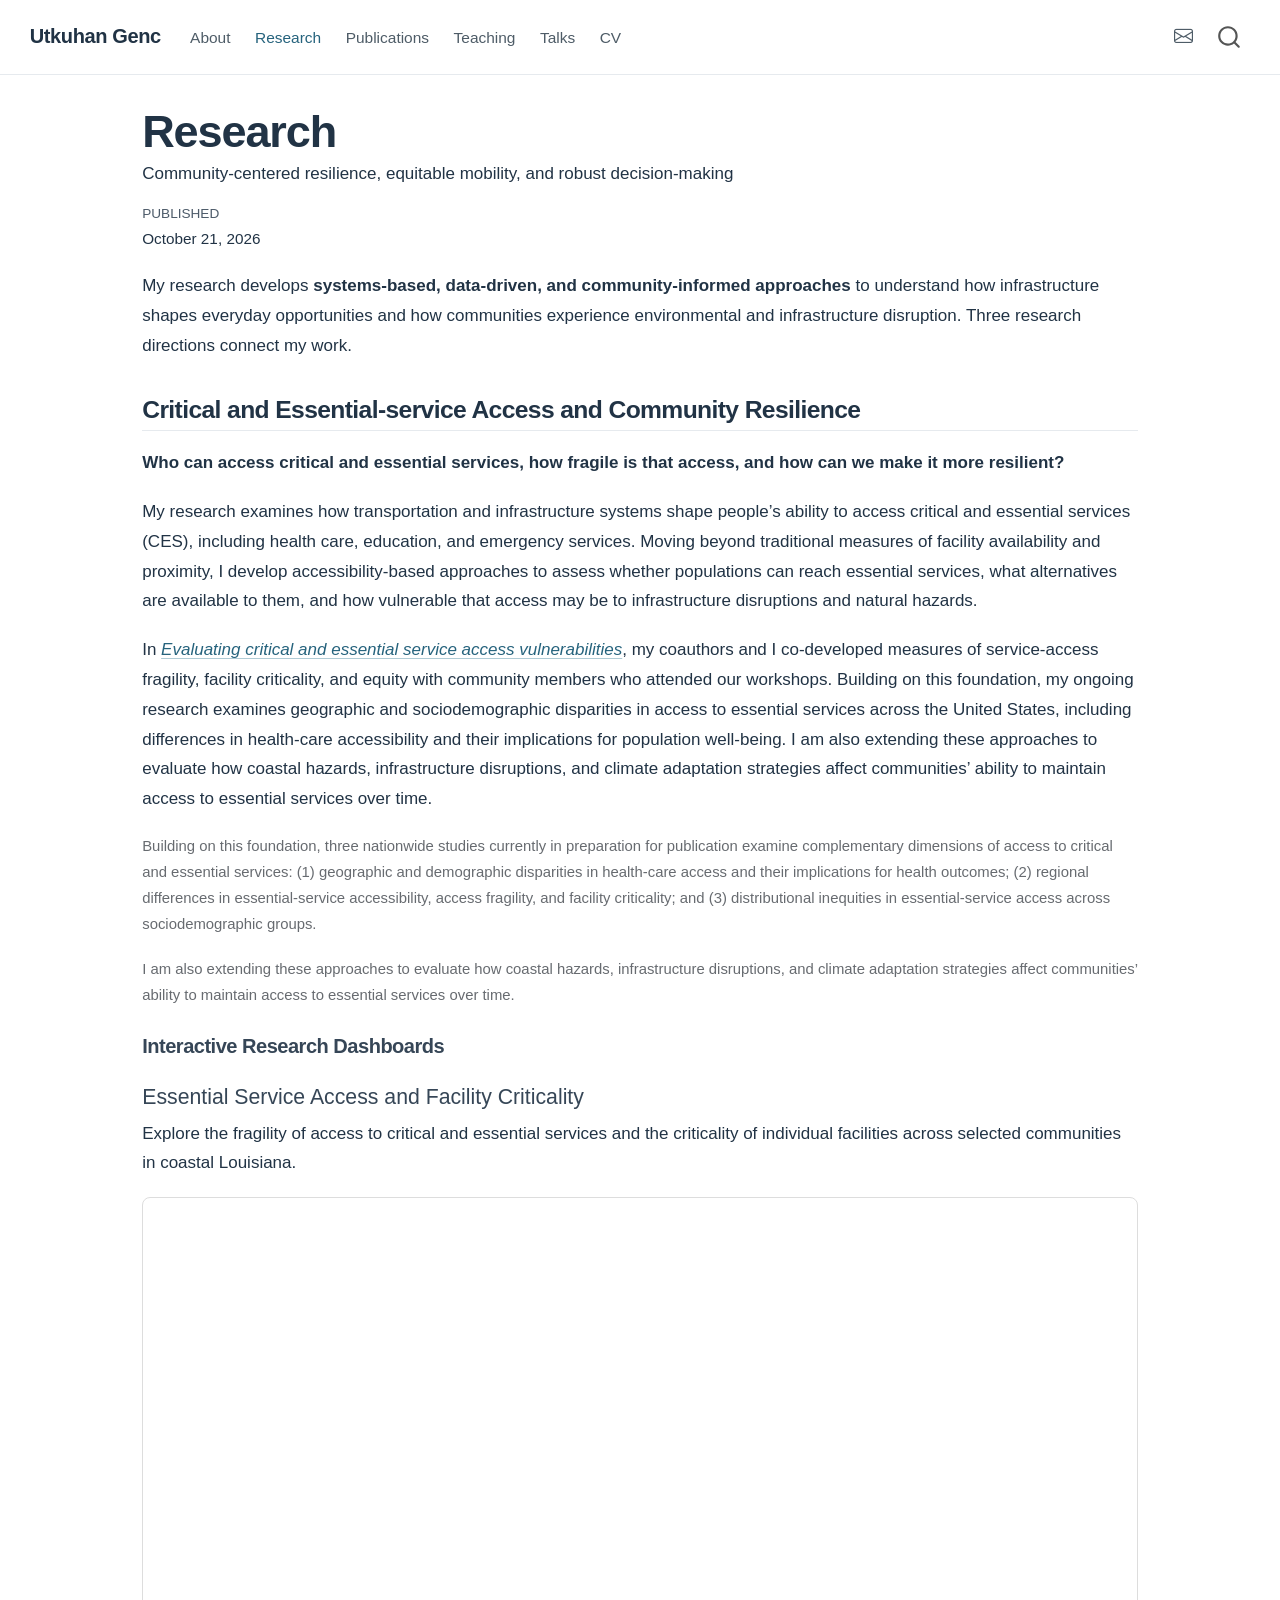
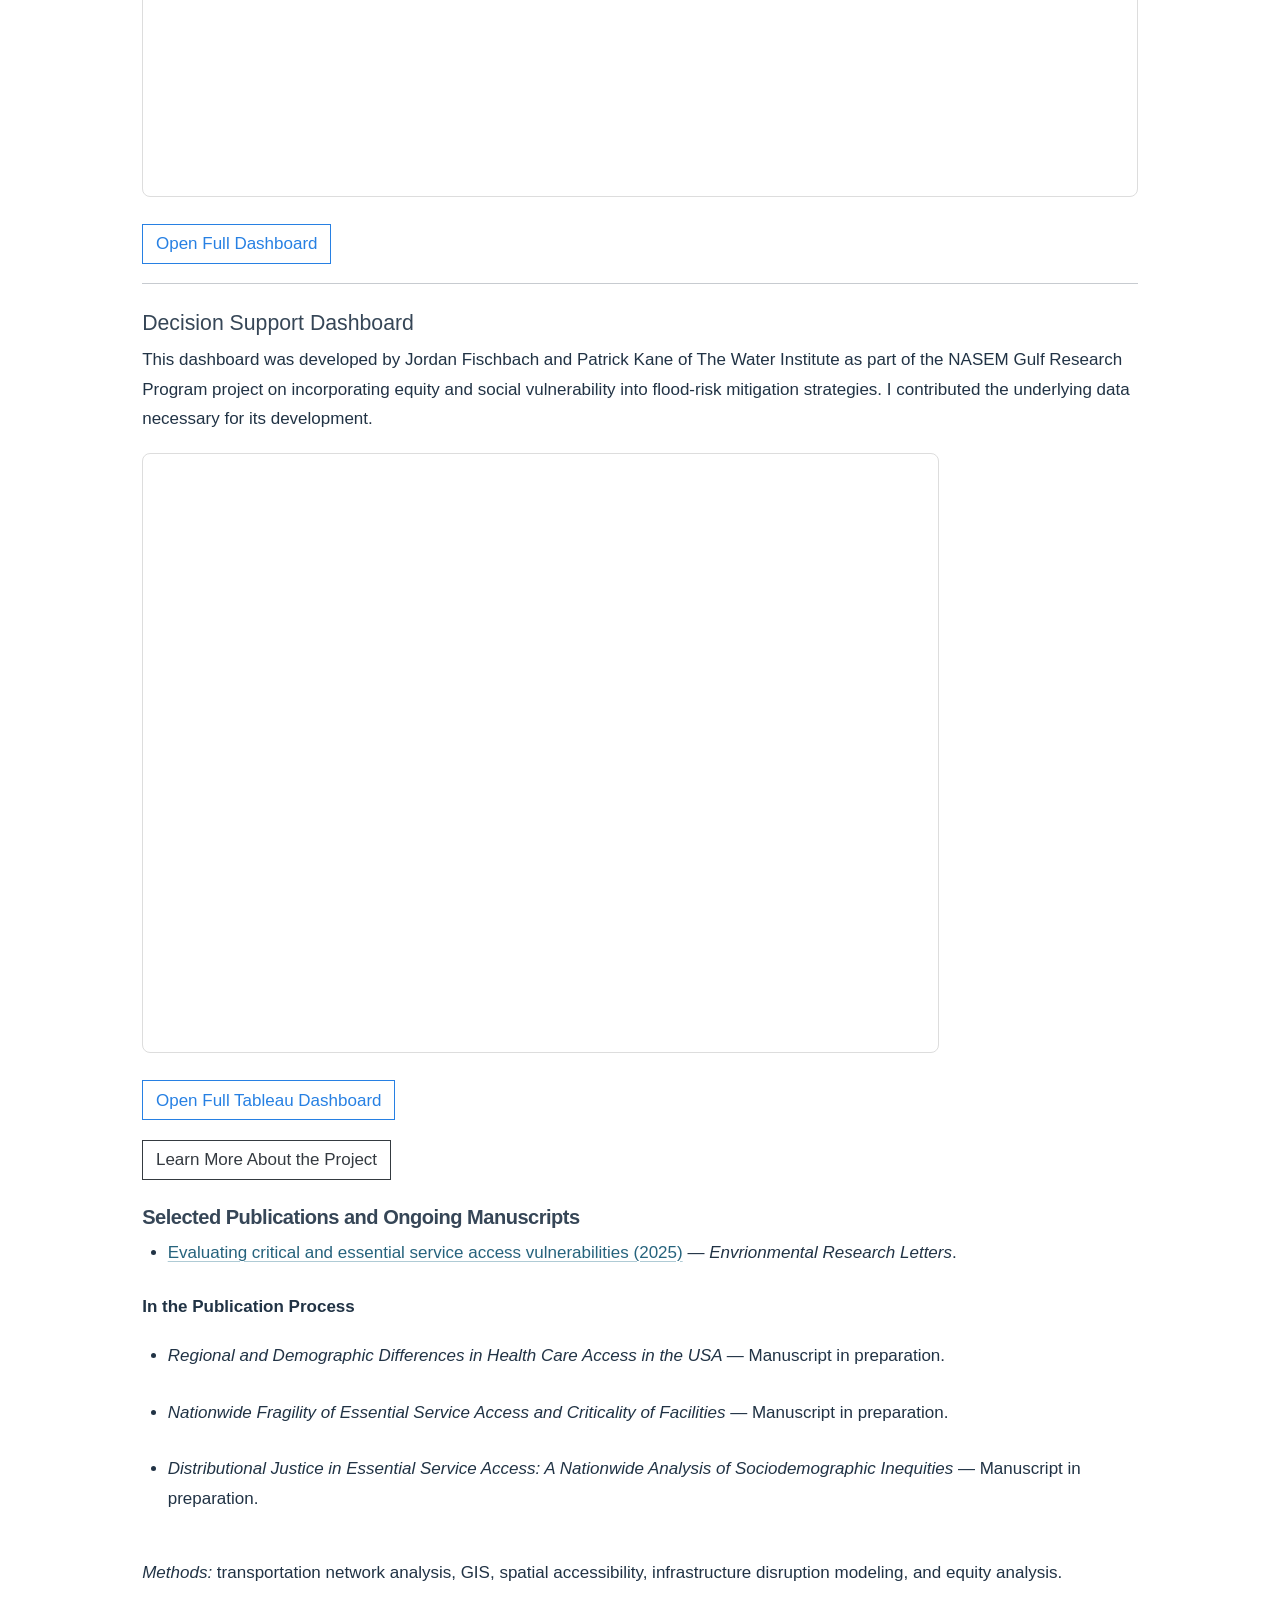
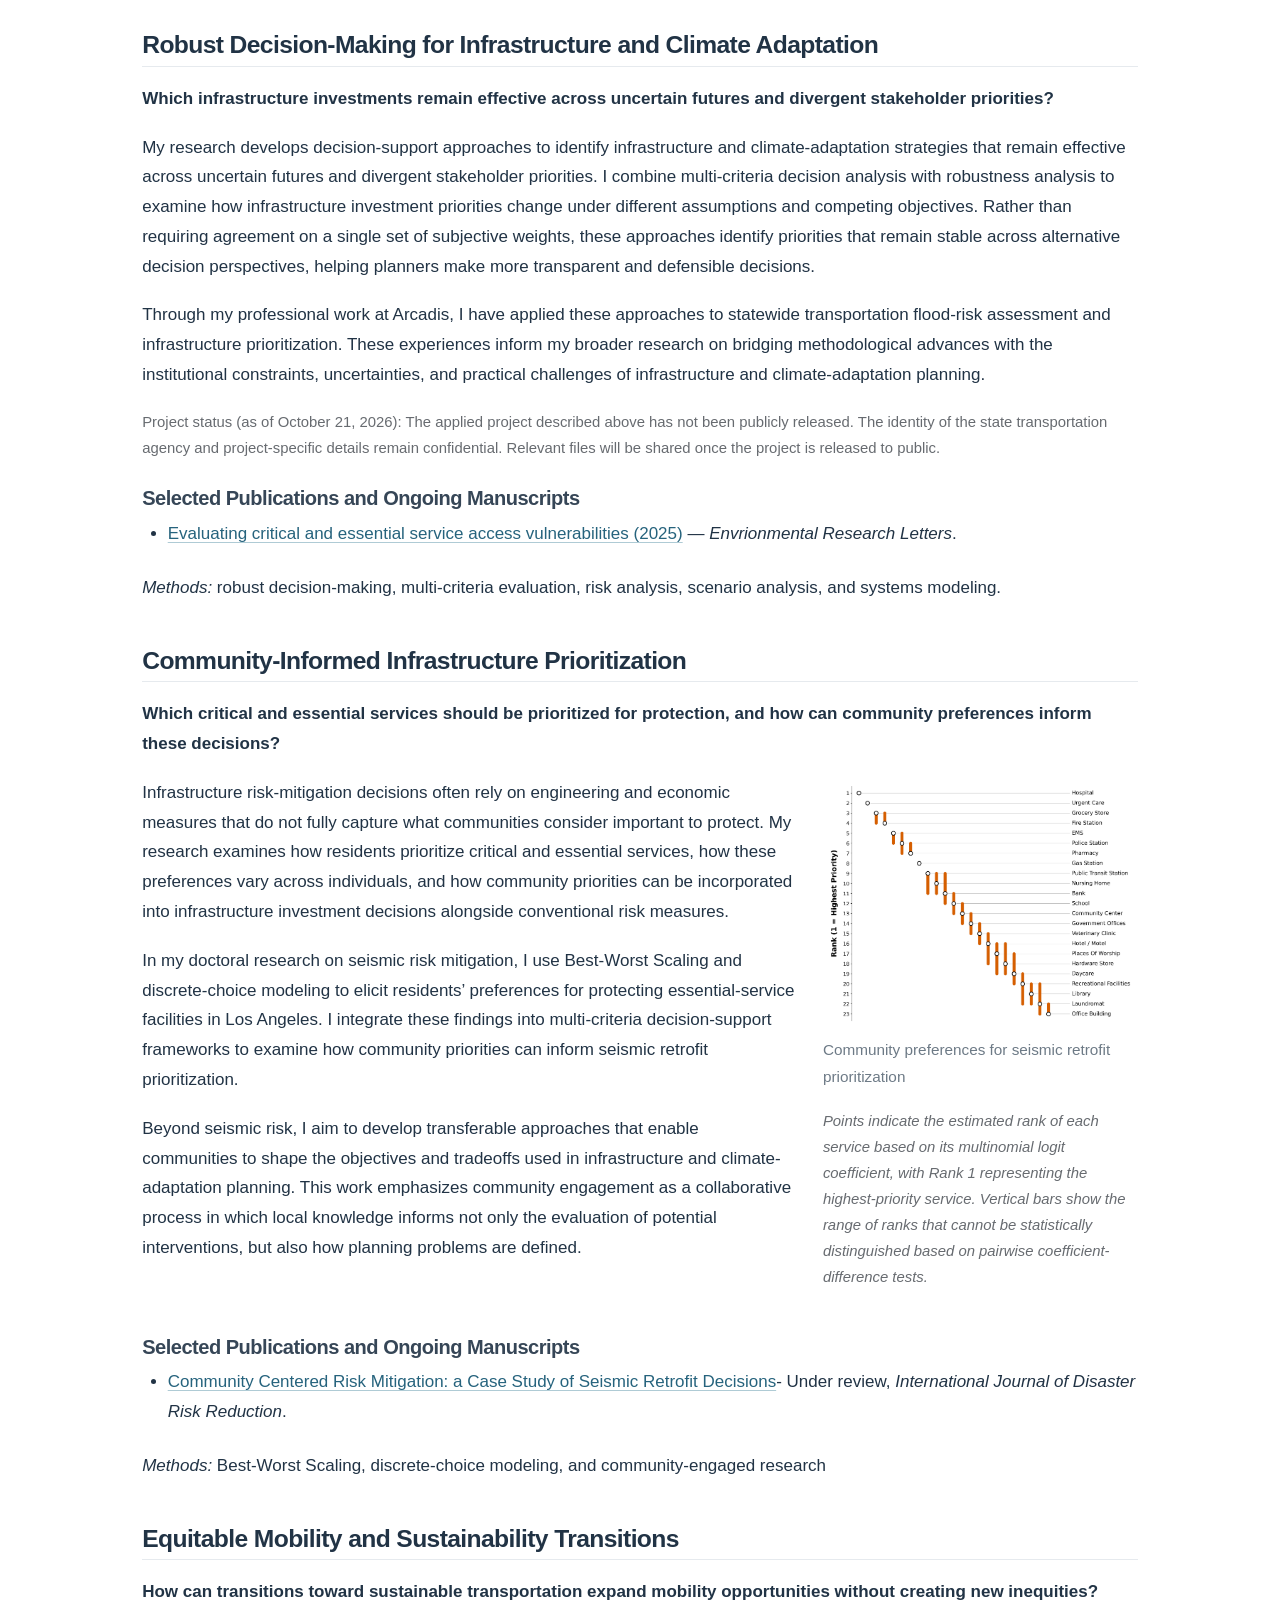
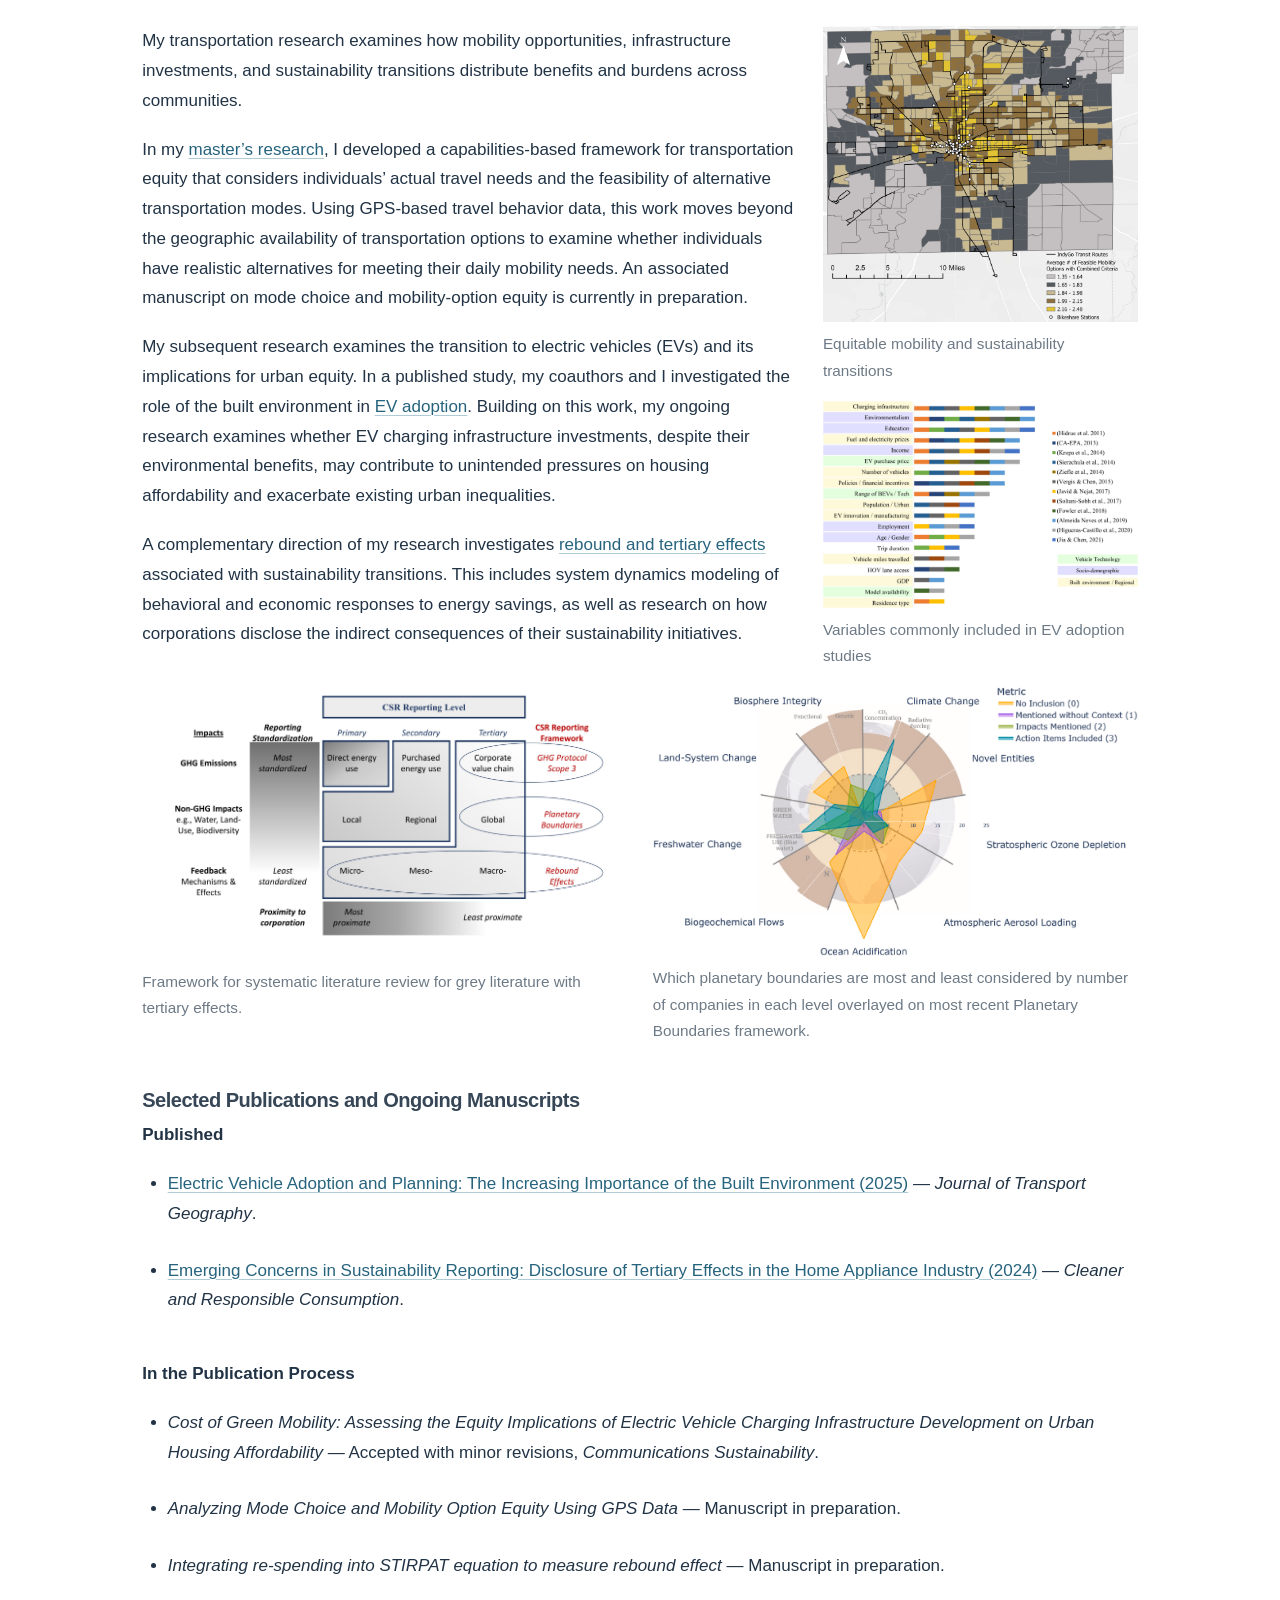
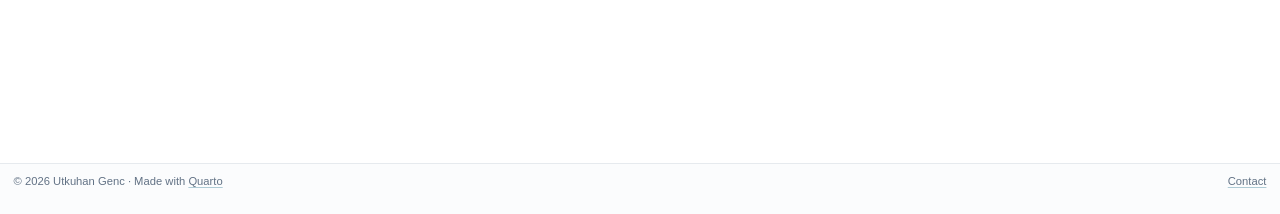
==== commit c5e71c02: "fixed qmd typo and https config" ====
--- a/docs/research.html
+++ b/docs/research.html
@@ -6,7 +6,7 @@
 
 <meta name="viewport" content="width=device-width, initial-scale=1.0, user-scalable=yes">
 
-<meta name="dcterms.date" content="2026-10-20">
+<meta name="dcterms.date" content="2026-10-21">
 <meta name="description" content="Community-centered resilience, equitable mobility, and robust decision-making">
 
 <title>Research – Utkuhan Genc</title>
@@ -162,7 +162,7 @@
     <div>
     <div class="quarto-title-meta-heading">Published</div>
     <div class="quarto-title-meta-contents">
-      <p class="date">October 20, 2026</p>
+      <p class="date">October 21, 2026</p>
     </div>
   </div>
   
@@ -223,7 +223,7 @@
 <p>My research develops decision-support approaches to identify infrastructure and climate-adaptation strategies that remain effective across uncertain futures and divergent stakeholder priorities. I combine multi-criteria decision analysis with robustness analysis to examine how infrastructure investment priorities change under different assumptions and competing objectives. Rather than requiring agreement on a single set of subjective weights, these approaches identify priorities that remain stable across alternative decision perspectives, helping planners make more transparent and defensible decisions.</p>
 <p>Through my professional work at Arcadis, I have applied these approaches to statewide transportation flood-risk assessment and infrastructure prioritization. These experiences inform my broader research on bridging methodological advances with the institutional constraints, uncertainties, and practical challenges of infrastructure and climate-adaptation planning.</p>
 <div class="text-muted small">
-<p>Project status (as of October 20, 2026): The applied project described above has not been publicly released. The identity of the state transportation agency and project-specific details remain confidential. Relevant files will be shared once the project is released to public.</p>
+<p>Project status (as of October 21, 2026): The applied project described above has not been publicly released. The identity of the state transportation agency and project-specific details remain confidential. Relevant files will be shared once the project is released to public.</p>
 </div>
 <section id="selected-publications-and-ongoing-manuscripts-1" class="level3">
 <h3 class="anchored" data-anchor-id="selected-publications-and-ongoing-manuscripts-1">Selected Publications and Ongoing Manuscripts</h3>
@@ -257,7 +257,7 @@
 <section id="selected-publications-and-ongoing-manuscripts-2" class="level3">
 <h3 class="anchored" data-anchor-id="selected-publications-and-ongoing-manuscripts-2">Selected Publications and Ongoing Manuscripts</h3>
 <ul>
-<li>[Community Centered Risk Mitigation: a Case Study of Seismic Retrofit Decisions]((https://doi.org/10.2139/ssrn.7629364)- Under review, <em>International Journal of Disaster Risk Reduction</em>.</li>
+<li><a href="https://doi.org/10.2139/ssrn.7629364">Community Centered Risk Mitigation: a Case Study of Seismic Retrofit Decisions</a>- Under review, <em>International Journal of Disaster Risk Reduction</em>.</li>
 </ul>
 <p><em>Methods:</em> Best-Worst Scaling, discrete-choice modeling, and community-engaged research</p>
 </section>
